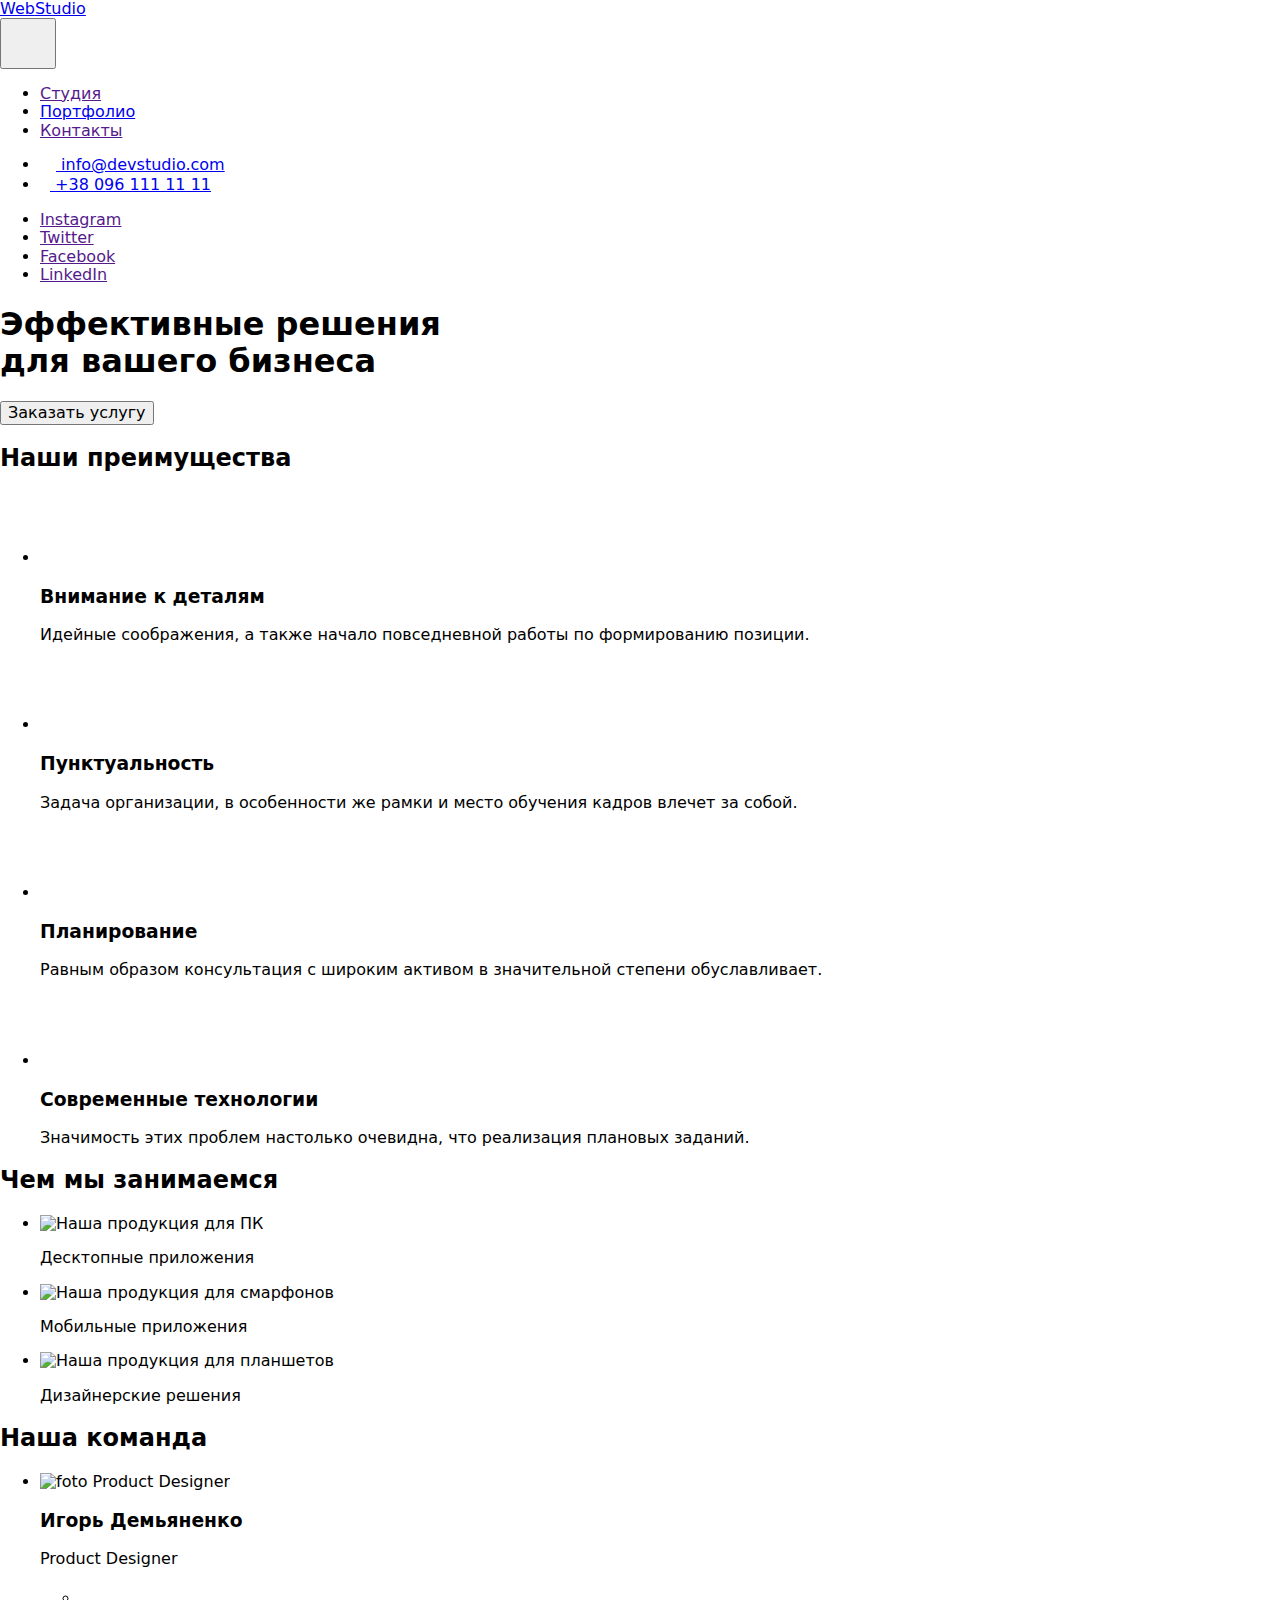
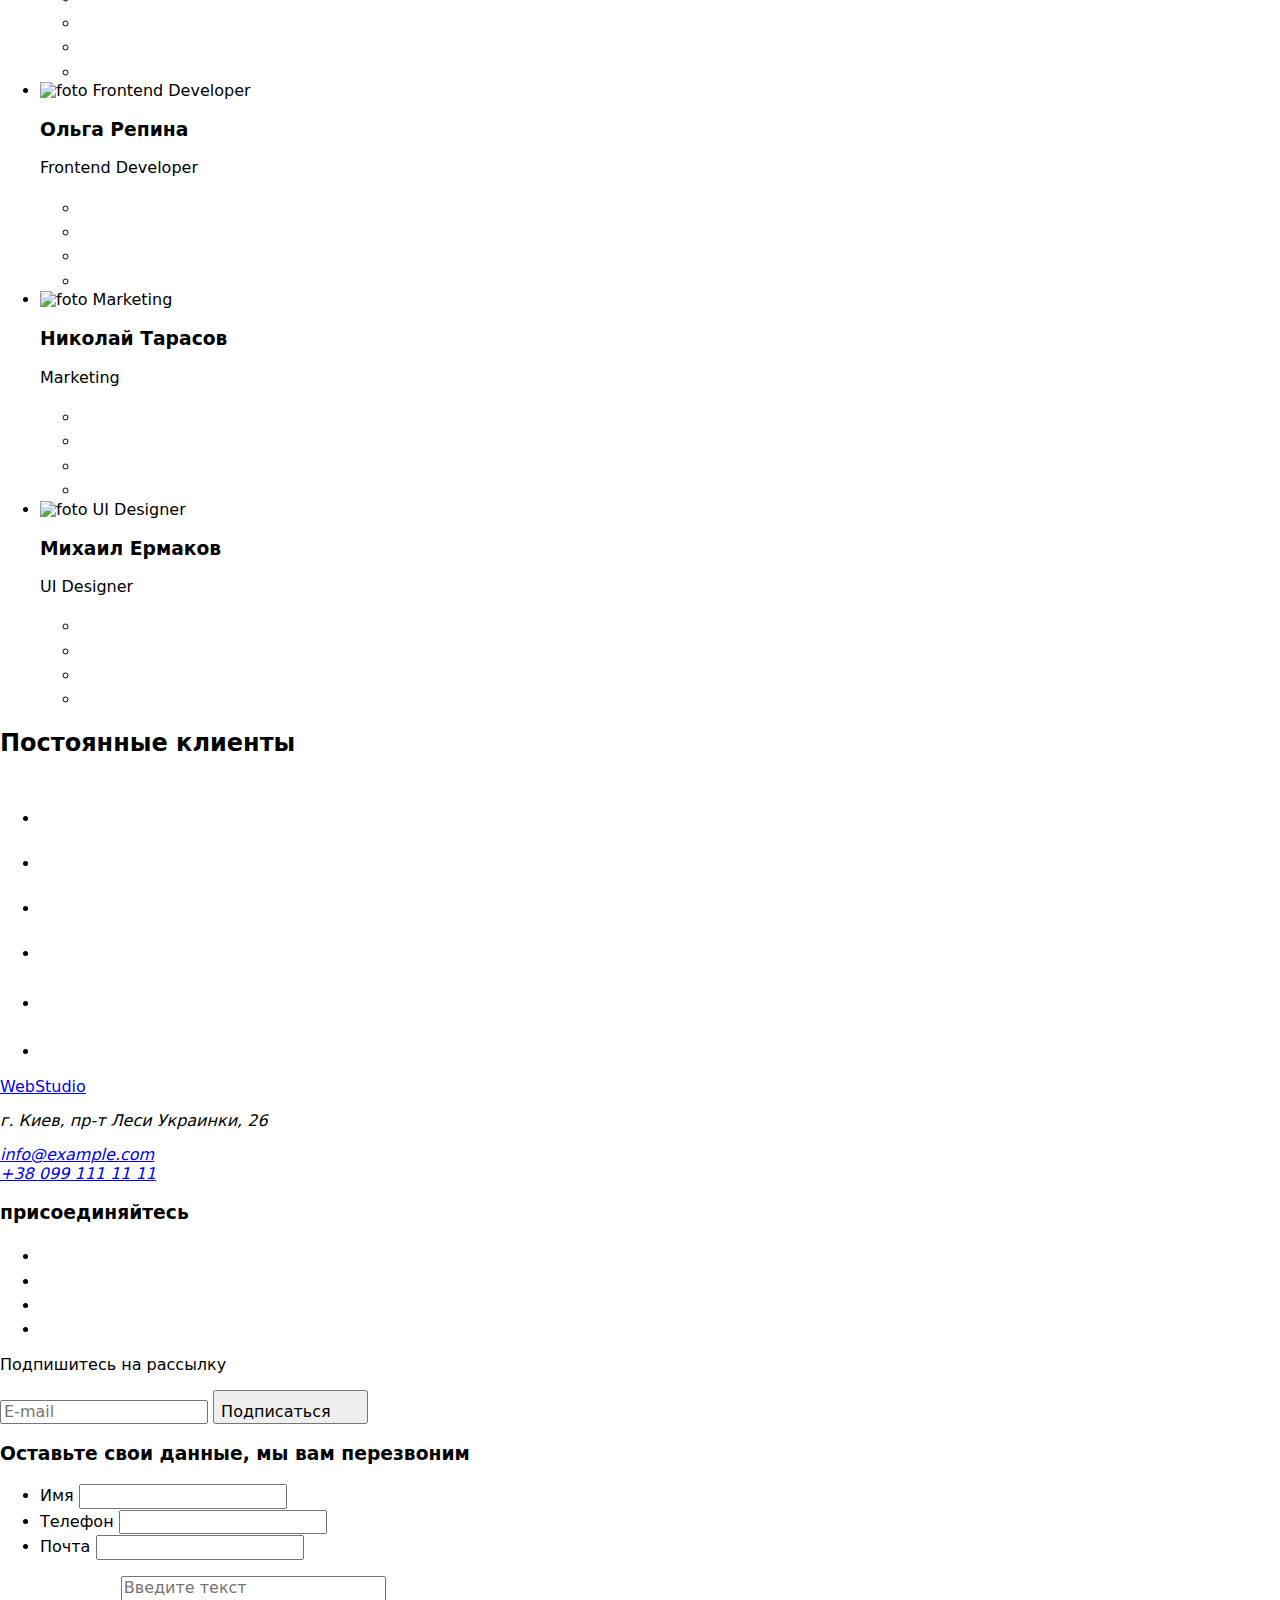
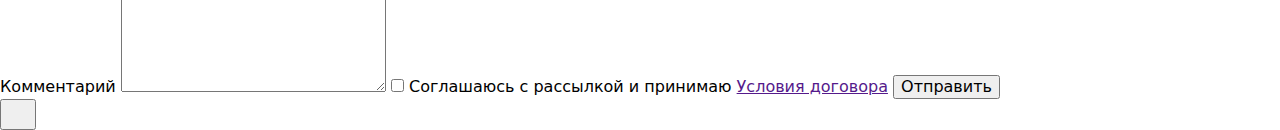
==== index.html @ 7f3750a0 "Add html" ====
<!DOCTYPE html>
<html lang="ru">
<head>
    <meta charset="UTF-8">
    <meta http-equiv="X-UA-Compatible" content="IE=edge">
    <meta name="viewport" content="width=device-width, initial-scale=1.0">
    <title>Document</title>
    <link rel="stylesheet" href="https://cdnjs.cloudflare.com/ajax/libs/modern-normalize/1.0.0/modern-normalize.min.css" />
    <link rel="preconnect" href="https://fonts.googleapis.com">
    <link rel="preconnect" href="https://fonts.gstatic.com" crossorigin>
    <link href="https://fonts.googleapis.com/css2?family=Raleway:wght@700&family=Roboto:wght@400;500;700;900&display=swap"
        rel="stylesheet">
        <link rel="stylesheet" href="./css/main.css">
</head>
<body>
<header class="pege-header">
    <div class="container header">
        <a class="logo link" href="./index.html">
            Web<span class="logo__color logo__color--header">Studio</span>
        </a>
        <nav>
            <button type="button" class="menu-button " data-menu-button>
                <svg width="40" height="40" aria-label="Переключатель мобильного меню">
                    <use class="menu-button__icon-cross" href="./images/icons-defs.svg#icon-cross"></use>
                    <use class="menu-button__icon-menu" href="./images/icons-defs.svg#icon-menu-mob"></use>
                </svg>
            </button>
            <div class="menu-container" data-menu>
                <ul class="site-nav list">
                    <li class="site-nav__item"><a class="site-nav__link  site-nav__link--current link" href="">Студия</a> </li>
                    <li class="site-nav__item"><a class="site-nav__link link" href="./portfolio.html">Портфолио</a> </li>
                    <li class="site-nav__item"><a class="site-nav__link link" href="">Контакты</a> </li>
                </ul>

                <ul class="contact-list list">
                    <li class="contact-list__item">
                        <a class="contact-list__link link" href="mailto:info@devstudio.com">
                            <div class="contact-list__wrapper">
                                <svg class="contact-list__icon" width="16" height="12">
                                    <use href="./images/icons-defs.svg#icon-envelope"></use>
                                </svg>
                                info@devstudio.com
                            </div>
                        </a>
                    </li>
                    <li class="contact-list__item">
                        <a class="contact-list__link contact-list__link--order link" href="tel:+380961111111">
                            <div class="contact-list__wrapper">
                                <svg class="contact-list__icon" width="10" height="16">
                                    <use href="./images/icons-defs.svg#icon-smartphone"></use>
                                </svg>
                                +38 096 111 11 11
                            </div>
                        </a>
                    </li>
                </ul>
                <ul class="mobile-social-list list">
                    <li class="mobile-social-list__item">
                        <a class="mobile-social-list__link link" href="">Instagram</a>
                    </li>
                    <li class="mobile-social-list__item">
                        <a class="mobile-social-list__link link" href="">Twitter</a>
                    </li>
                    <li class="mobile-social-list__item">
                        <a class="mobile-social-list__link link" href="">Facebook</a>
                    </li>
                    <li class="mobile-social-list__item">
                        <a class="mobile-social-list__link link" href="">LinkedIn</a>
                    </li>
                </ul>
            </div>
            
        </nav>
        
    </div>
</header>

<main>
    <section class="hero overlay">
        <h1 class="hero__title title">Эффективные решения <br> для вашего бизнеса</h1>
        <button class="button button__primery" type="button" data-modal-open>Заказать услугу</button>
    </section>
    <section class="advantage section" >
        <div class="container">
            <h2 class="advantage__title  ">Наши преимущества</h2>
            <ul class="advantage__list list">
                <li class="advantage__item">
                    <div class="feature">
                        <svg class="feature__icon" width="70" height="70">
                            <use href="./images/icons-defs.svg#icon-antenna"></use>
                        </svg>
                    </div>
                    <h3 class="feature__title">Внимание к деталям</h3>
                    <p class="feature__text">Идейные соображения, а также начало повседневной работы по формированию позиции.</p>
                </li>
                <li class="advantage__item">
                    <div class="feature">
                        <svg class="feature__icon" width="70" height="70">
                            <use href="./images/icons-defs.svg#icon-clock"></use>
                        </svg>
                    </div>
                    <h3 class="feature__title">Пунктуальность</h3>
                    <p class="feature__text">Задача организации, в особенности же рамки и место обучения кадров влечет за собой.</p>
                </li>
                <li class="advantage__item">
                    <div class="feature">
                        <svg class="featuree__icon" width="70" height="70">
                            <use href="./images/icons-defs.svg#icon-diagram"></use>
                        </svg>
                    </div>
                    <h3 class="feature__title">Планирование</h3>
                    <p class="feature__text">Равным образом консультация с широким активом в значительной степени обуславливает.</p>
                </li>
                <li class="advantage__item">
                    <div class="feature">
                        <svg class="feature__icon" width="70" height="70">
                            <use href="./images/icons-defs.svg#icon-astronaut"></use>
                        </svg>
                    </div>
                    <h3 class="feature__title">Современные технологии</h3>
                    <p class="feature__text">Значимость этих проблем настолько очевидна, что реализация плановых заданий.</p>
                </li>
            </ul>
        </div>
    </section>
    <section class="about about--no-padding section">
        <div class="container">
            <h2 class="about__title title">Чем мы занимаемся</h2>
            <ul class="image-list list">
                <li class="image__item">
                    <img srcset="./images/box1.jpg 1x, ./images/box1@2x.jpg 2x" src="./images/box1.jpg" alt="Наша продукция для ПК">
                    <div class="image-overlay">
                        <p class="image-overlay__text">Десктопные приложения</p>
                    </div>
                </li>
                <li class="image__item">
                    <img  srcset="./images/box2.jpg 1x, ./images/box2@2x.jpg 2x" src="./images/box2.jpg" alt="Наша продукция для смарфонов">
                    <div class="image-overlay">
                        <p class="image-overlay__text">Мобильные приложения</p>
                    </div>
                </li>
                <li class="image__item">
                    <img srcset="./images/box3.jpg 1x, ./images/box3@2x.jpg 2x" src="./images/box3.jpg" alt="Наша продукция для планшетов">
                    <div class="image-overlay">
                        <p class="image-overlay__text">Дизайнерские решения</p>
                    </div>
                </li>
            </ul>
        </div>
    </section>
    <section class="team team--accent-color section" >
        <div class="container">
            <h2 class="team__title title">Наша команда</h2>
            <ul class="team__list list">
                <li class="team__item">
                    <img  srcset="./images/team1.jpg 1x, ./images/team1@2x.jpg 2x " src="./images/team1.jpg" alt="foto Product Designer" >
                    <div class="user-wrapper">
                        <h3 class="user-wrapper__title title">Игорь Демьяненко</h3>
                        <p class="user-wrapper__text"><span lang="en">Product Designer</span></p>
                        <ul class="social list">
                            <li class="social__item">
                                <a class="social__link link" href="">
                                    <svg class="social__icon" width="20" height="20">
                                        <use href="./images/icons-defs.svg#icon-instagram"></use>
                                    </svg>
                                </a>
                            </li>
                            <li class="social__item">
                                <a class="social__link link" href="">
                                    <svg class="social__icon" width="20" height="20">
                                        <use href="./images/icons-defs.svg#icon-twitter"></use>
                                    </svg>
                                </a>
                            </li>
                            <li class="social__item">
                                <a class="social__link link" href="">
                                    <svg class="social__icon" width="20" height="20">
                                        <use href="./images/icons-defs.svg#icon-facebook"></use>
                                    </svg>
                                </a>
                            </li>
                            <li class="social__item">
                                <a class="social__link link" href="">
                                    <svg class="social__icon" width="20" height="20">
                                        <use href="./images/icons-defs.svg#icon-linkedin"></use>
                                    </svg>
                                </a>
                            </li>
                        </ul>
                    </div>
                </li>
                <li class="team__item">
                    <img  srcset="./images/team2.jpg 1x, ./images/team2@2x.jpg 2x " src="./images/team2.jpg" alt="foto Frontend Developer" >
                    <div class="user-wrapper">
                        <h3 class="user-wrapper__title title">Ольга Репина</h3>
                        <p class="user-wrapper__text"><span lang="en">Frontend Developer</span></p>
                        <ul class="social list">
                            <li class="social__item">
                                <a class="social__link link" href="">
                                    <svg class="social__icon" width="20" height="20">
                                        <use href="./images/icons-defs.svg#icon-instagram"></use>
                                    </svg>
                                </a>
                            </li>
                            <li class="social__item">
                                <a class="social__link link" href="">
                                    <svg class="social__icon" width="20" height="20">
                                        <use href="./images/icons-defs.svg#icon-twitter"></use>
                                    </svg>
                                </a>
                            </li>
                            <li class="social__item">
                                <a class="social__link link" href="">
                                    <svg class="social__icon" width="20" height="20">
                                        <use href="./images/icons-defs.svg#icon-facebook"></use>
                                    </svg>
                                </a>
                            </li>
                            <li class="social__item">
                                <a class="social__link link" href="">
                                    <svg class="social__icon" width="20" height="20">
                                        <use href="./images/icons-defs.svg#icon-linkedin"></use>
                                    </svg>
                                </a>
                            </li>
                        </ul>
                    </div>
                </li>
                <li class="team__item">
                    <img  srcset="./images/team3.jpg 1x, ./images/team3@2x.jpg 2x " src="./images/team3.jpg" alt="foto Marketing" >
                    <div class="user-wrapper">
                        <h3 class="user-wrapper__title title">Николай Тарасов</h3>
                        <p class="user-wrapper__text"><span lang="en">Marketing</span></p>
                        <ul class="social list">
                            <li class="social__item">
                                <a class="social__link link" href="">
                                    <svg class="social__icon" width="20" height="20">
                                        <use href="./images/icons-defs.svg#icon-instagram"></use>
                                    </svg>
                                </a>
                            </li>
                            <li class="social__item">
                                <a class="social__link link" href="">
                                    <svg class="social__icon" width="20" height="20">
                                        <use href="./images/icons-defs.svg#icon-twitter"></use>
                                    </svg>
                                </a>
                            </li>
                            <li class="social__item">
                                <a class="social__link link" href="">
                                    <svg class="social__icon" width="20" height="20">
                                        <use href="./images/icons-defs.svg#icon-facebook"></use>
                                    </svg>
                                </a>
                            </li>
                            <li class="social__item">
                                <a class="social__link link" href="">
                                    <svg class="social__icon" width="20" height="20">
                                        <use href="./images/icons-defs.svg#icon-linkedin"></use>
                                    </svg>
                                </a>
                            </li>
                        </ul>
                    </div>
                </li>
                <li class="team__item">
                    <img srcset="./images/team4.jpg 1x, ./images/team4@2x.jpg 2x " src="./images/team4.jpg" alt="foto UI Designer" >
                    <div class="user-wrapper">
                        <h3 class="user-wrapper__title title">Михаил Ермаков</h3>
                        <p class="user-wrapper__text"><span lang="en">UI Designer</span></p>
                        <ul class="social list">
                            <li class="social__item">
                                <a class="social__link link" href="">
                                    <svg class="social__icon" width="20" height="20">
                                        <use href="./images/icons-defs.svg#icon-instagram"></use>
                                    </svg>
                                </a>
                            </li>
                            <li class="social__item">
                                <a class="social__link link" href="">
                                    <svg class="social__icon" width="20" height="20">
                                        <use href="./images/icons-defs.svg#icon-twitter"></use>
                                    </svg>
                                </a>
                            </li>
                            <li class="social__item">
                                <a class="social__link link" href="">
                                    <svg class="social__icon" width="20" height="20">
                                        <use href="./images/icons-defs.svg#icon-facebook"></use>
                                    </svg>
                                </a>
                            </li>
                            <li class="social__item">
                                <a class="social__link link" href="">
                                    <svg class="social__icon" width="20" height="20">
                                        <use href="./images/icons-defs.svg#icon-linkedin"></use>
                                    </svg>
                                </a>
                            </li>
                        </ul>
                    </div>
                </li>
            </ul>
        </div>
    </section>
    <section class="clients section">
        <div class="container">
            <h2 class="clients__title title">Постоянные клиенты</h2>
            <ul class="clients__list list">
                <li class="clients__item">
                    <a class="clients__link" href="">
                        <svg class="clients__icon" width="41" height="47">
                            <use href="./images/icons-defs.svg#icon-group1"></use>
                        </svg>
                    </a>
                </li>
                <li class="clients__item">
                    <a class="clients__link" href="">
                        <svg class="clients__icon" width="52" height="40">
                            <use href="./images/icons-defs.svg#icon-group"></use>
                        </svg>
                    </a>
                </li>
                <li class="clients__item">
                    <a class="clients__link" href="">
                        <svg class="clients__icon" width="43" height="41">
                            <use href="./images/icons-defs.svg#icon-group2"></use>
                        </svg>
                    </a>
                </li>
                <li class="clients__item">
                    <a class="clients__link" href="">
                        <svg class="clients__icon" width="85" height="41">
                            <use href="./images/icons-defs.svg#icon-group3"></use>
                        </svg>
                    </a>
                </li>
                <li class="clients__item">
                    <a class="clients__link" href="">
                        <svg class="clients__icon" width="63" height="45">
                            <use href="./images/icons-defs.svg#icon-group4"></use>
                        </svg>
                    </a>
                </li>
                <li class="clients__item">
                    <a class="clients__link" href="">
                        <svg class="clients__icon" width="94" height="44">
                            <use href="./images/icons-defs.svg#icon-group6"></use>
                        </svg>
                    </a>
                </li>
            </ul>
        </div>
    </section>   
</main>

<footer class="footer">
    <div class="container page-footer">
        <div class="address-container">
            <a class="logo logo--footer link" href="./index.html">
                Web<span class="logo__color logo__color--footer">Studio</span>
            </a>
            <address class="address">
                <p>г. Киев, пр-т Леси Украинки, 26</p>
                <a class="address__contact" href="mailto:info@example.com">info@example.com</a> <br>
                <a class="address__contact" href="tel:+380991111111">+38 099 111 11 11</a>
            </address>
        </div>
        <div class="social-container">
            <h3 class="social-container__title title">присоединяйтесь</h3>
            <ul class="social social--width list">
                <li class="social__item">
                    <a class="social__link social__link--changes-color" href="">
                        <svg class="social__icon social__icon--changes-fill" width="20" height="20">
                            <use href="./images/icons-defs.svg#icon-instagram"></use>
                        </svg>
                    </a>
                </li>
                <li class="social__item">
                    <a class="social__link social__link--changes-color" href="">
                        <svg class="social__icon social__icon--changes-fill" width="20" height="20">
                            <use href="./images/icons-defs.svg#icon-twitter"></use>
                        </svg>
                    </a>
                </li>
                <li class="social__item">
                    <a class="social__link social__link--changes-color" href="">
                        <svg class="social__icon social__icon--changes-fill" width="20" height="20">
                            <use href="./images/icons-defs.svg#icon-facebook"></use>
                        </svg>
                    </a>
                </li>
                <li class="social__item">
                    <a class="social__link social__link--changes-color" href="">
                        <svg class="social__icon social__icon--changes-fill" width="20" height="20">
                            <use href="./images/icons-defs.svg#icon-linkedin"></use>
                        </svg>
                    </a>
                </li>
            </ul>
        </div>
        <form class="subscription" autocomplete="off">
            <p class="subscription__title">Подпишитесь на рассылку</p>
            <label class="subscription__field">
                <input class="subscription__input" type="email" name="email" placeholder="E-mail">
            </label>
            <button class="button-subscription" type="submit">
                <span class="button-subscription__text">Подписаться</span>
                <svg class="button-subscription__icon" width="24" height="24">
                    <use href="./images/icons-defs.svg#icon-icon-send"></use>
                </svg>
            </button>
        </form>
    </div>
</footer>

<div class="backdrop backdrop__is-hidden" data-modal>
    <div class="modal">
        <form class="form" autocomplete="off">
            <h3 class="form__title">Оставьте свои данные, мы вам перезвоним</h3>
            <ul class="form-list list">
                <li class="form-list__item">
                    <label class="form-list__field">
                      <span class="form-list__label">Имя</span>
                      <input class="form-list__input" type="text" name="name"  >
                      <svg class="form-list__icon" width="18" height="18">
                          <use href="./images/icons-defs.svg#icon-person-black"></use>
                      </svg>
                      
                    </label>
                </li>
                <li class="form-list__item">
                    <label class="form-list__field">
                      <span class="form-list__label">Телефон</span>
                      <input class="form-list__input" type="tel" name="tel"     >
                      <svg class="form-list__icon" width="18" height="18">
                        <use href="./images/icons-defs.svg#icon-phone-black"></use>
                      </svg>
                      
                    </label>
                </li>
                <li class="form-list__item">
                    <label class="form-list__field">
                      <span class="form-list__label">Почта</span>
                      <input class="form-list__input" type="email" name="email"  >
                      <svg class="form-list__icon" width="18" height="18">
                        <use href="./images/icons-defs.svg#icon-email-black"></use>
                      </svg> 
                    </label>
                </li>
            </ul>
            <label class="textarea">
                <span class="textarea__lable">Комментарий</span> 
                <textarea class="textarea__comments" name="comments" cols="30" rows="6" placeholder="Введите текст"></textarea>
            </label>

            <label class="checkbox">
                <input class="checkbox__input" type="checkbox" name="agree" >
                <span class="checkbox__icon"></span>
                <span class="checkbox__label">Соглашаюсь с рассылкой и принимаю    </span><a class="checkbox__link" href="">Условия договора</a> 
            </label>

            <button class="form-button" type="submit">Отправить</button> 
        </form>
        <button type="button" class="btn" data-modal-close>
            <svg class="btn__icon" width="20" height="20">
                <use href="./images/icons-defs.svg#icon-close-black"></use>
            </svg>
        </button>
    </div>
</div>
<script src="./js/modal.js"></script>
<script src="./js/menu.js"></script>
</body>
</html>
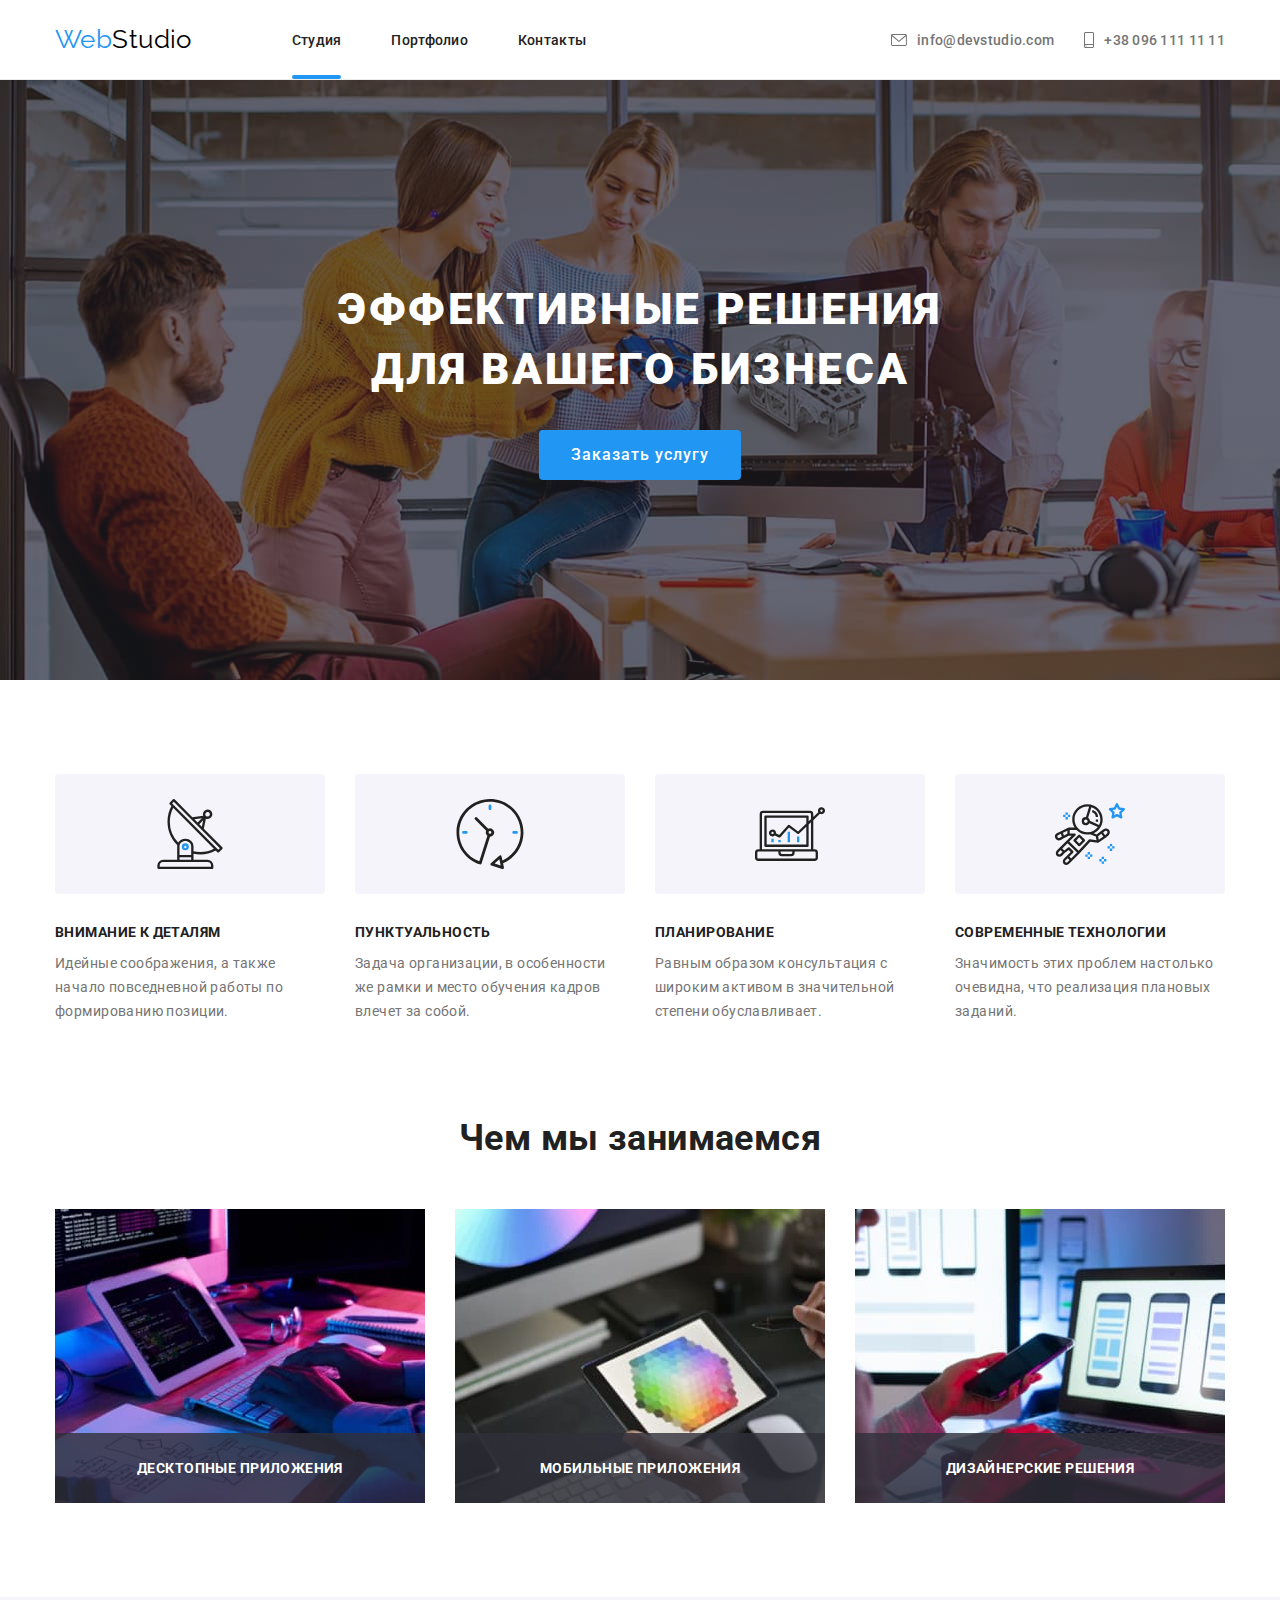
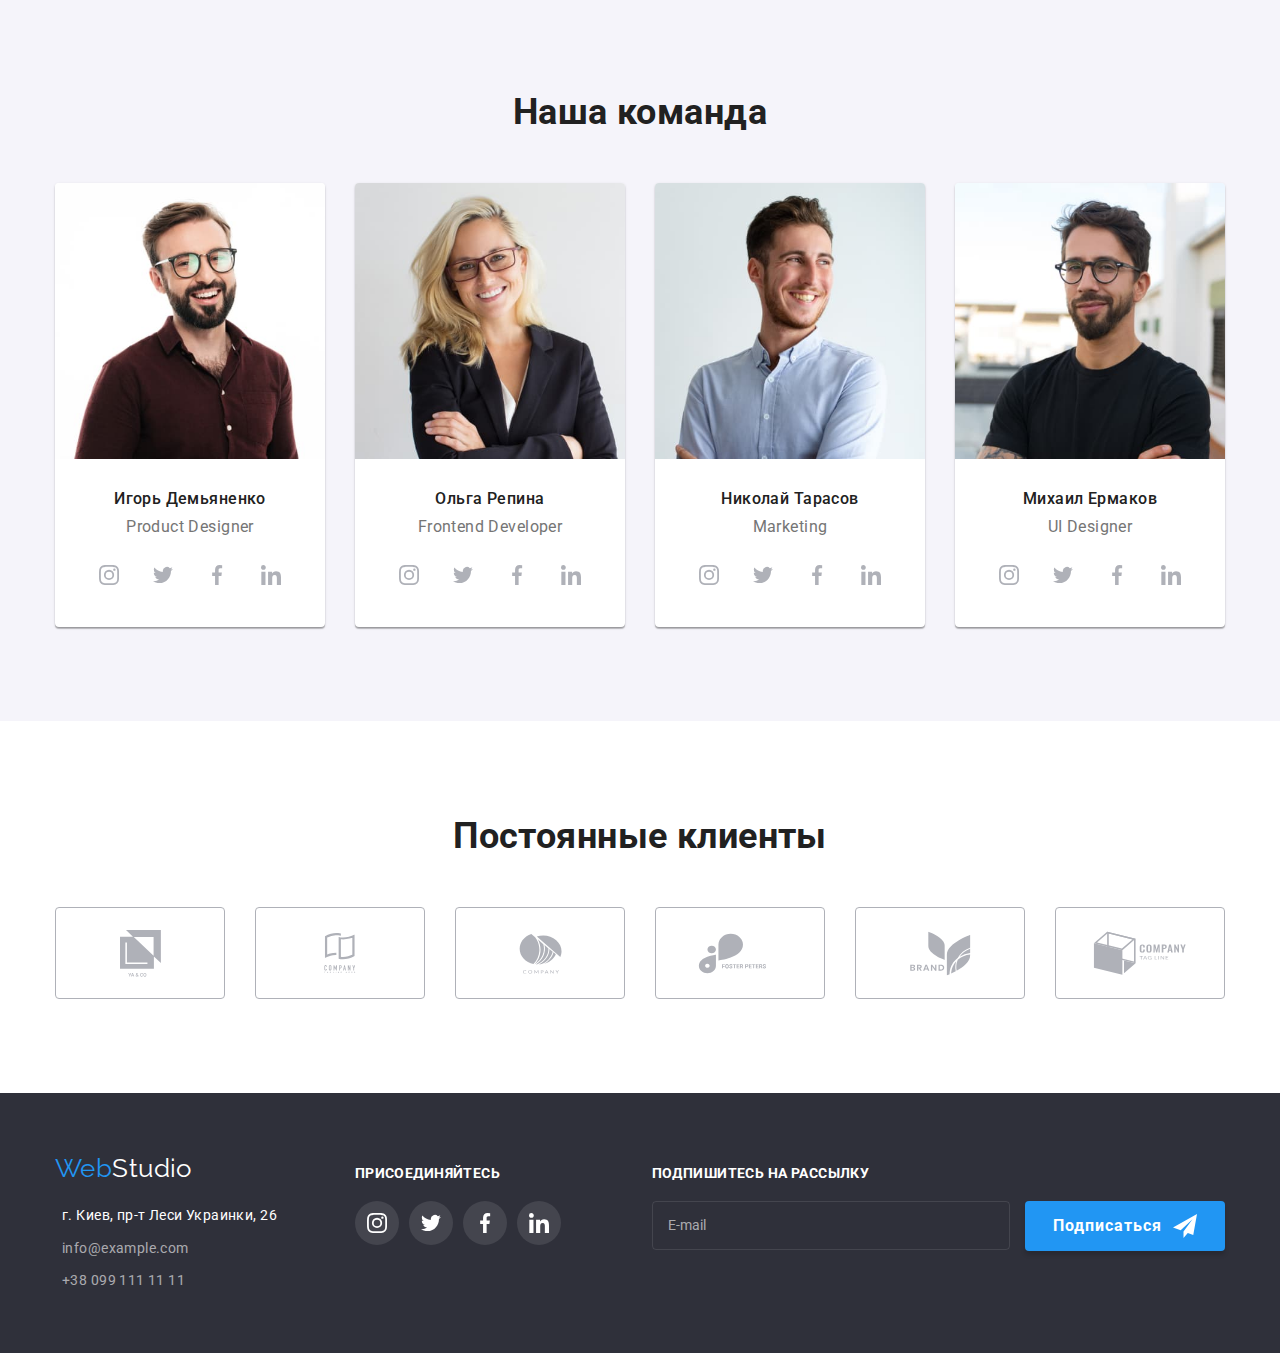
==== commit 260b83f7: "Add html" ====
--- a/index.html
+++ b/index.html
@@ -19,13 +19,17 @@
             Web<span class="logo__color logo__color--header">Studio</span>
         </a>
         <nav>
-            <button type="button" class="menu-button " data-menu-button>
-                <svg width="40" height="40" aria-label="Переключатель мобильного меню">
-                    <use class="menu-button__icon-cross" href="./images/icons-defs.svg#icon-cross"></use>
+            <button type="button" class="menu-button "  data-menu-button-open>
+                <svg width="40" height="40" >
                     <use class="menu-button__icon-menu" href="./images/icons-defs.svg#icon-menu-mob"></use>
-                </svg>
+                </svg>                
             </button>
             <div class="menu-container" data-menu>
+                <button type="button" class="menu-button " data-menu-button-close>
+                    <svg width="40" height="40">
+                        <use class="menu-button__icon-cross" href="./images/icons-defs.svg#icon-cross"></use>
+                    </svg>
+                </button>
                 <ul class="site-nav list">
                     <li class="site-nav__item"><a class="site-nav__link  site-nav__link--current link" href="">Студия</a> </li>
                     <li class="site-nav__item"><a class="site-nav__link link" href="./portfolio.html">Портфолио</a> </li>
--- a/css/main.css
+++ b/css/main.css
@@ -0,0 +1,1548 @@
+@charset "UTF-8";
+.title {
+  margin: 0;
+}
+
+.link {
+  text-decoration: none;
+}
+
+.list {
+  list-style: none;
+  padding: 0;
+  margin: 0;
+}
+
+p {
+  margin: 0;
+}
+
+img {
+  display: block;
+  max-width: 100%;
+  height: auto;
+}
+
+.about__title, .team__title, .clients__title {
+  font-weight: 700;
+  line-height: 1.17;
+  text-align: center;
+}
+
+@media screen and (max-width: 1199px) {
+  .about__title, .team__title, .clients__title {
+    margin-bottom: 30px;
+    font-size: 28px;
+  }
+}
+
+@media screen and (min-width: 1200px) {
+  .about__title, .team__title, .clients__title {
+    margin-bottom: 50px;
+    font-size: 36px;
+  }
+}
+
+.button {
+  font-size: 16px;
+  font-weight: 500;
+  letter-spacing: 0.06em;
+  border-style: none;
+  border-radius: 4px;
+  text-align: center;
+  cursor: pointer;
+}
+
+.advantage__title, .portfolio__title {
+  position: absolute;
+  width: 1px;
+  height: 1px;
+  border: 0;
+  padding: 0;
+  margin: -1px;
+  clip: rect(0 0 0 0);
+  overflow: hidden;
+}
+
+body {
+  font-family: "Roboto", "Raleway", sans-serif;
+  background-color: #ffffff;
+  color: #212121;
+  font-size: 14px;
+  letter-spacing: 0.03em;
+}
+
+body.modal-open {
+  overflow: hidden;
+}
+
+/* Container */
+.container {
+  padding-left: 15px;
+  padding-right: 15px;
+  margin-left: auto;
+  margin-right: auto;
+}
+
+@media screen and (min-width: 480px) {
+  .container {
+    width: 480px;
+  }
+}
+
+@media screen and (min-width: 768px) {
+  .container {
+    width: 768px;
+  }
+}
+
+@media screen and (min-width: 1200px) {
+  .container {
+    width: 1200px;
+  }
+}
+
+/* Section Padding */
+.section {
+  padding: 94px 0px;
+}
+
+@media screen and (max-width: 1199px) {
+  .section {
+    padding: 60px 0px;
+  }
+}
+
+/* СТРАНИЦА СТУДИЯ */
+/* Page-header */
+.header {
+  display: flex;
+  justify-content: space-between;
+  align-items: center;
+  position: relative;
+}
+
+.pege-header {
+  border-bottom: 1px solid #ECECEC;
+}
+
+/* Logo */
+.logo {
+  font-family: "Raleway", sans-serif;
+  color: #2196f3;
+  line-height: 1.17;
+}
+
+@media screen and (max-width: 767px) {
+  .logo {
+    padding: 16px 0;
+  }
+}
+
+@media screen and (max-width: 1199px) {
+  .logo {
+    font-size: 24px;
+  }
+}
+
+@media screen and (min-width: 1200px) {
+  .logo {
+    font-size: 26px;
+    padding: 20px 0;
+  }
+}
+
+.logo__color--header {
+  color: #212121;
+}
+
+@media screen and (min-width: 1200px) {
+  .logo__color--header {
+    color: #000000;
+  }
+}
+
+.menu-button {
+  position: absolute;
+  top: 10px;
+  right: 15px;
+  display: inline-block;
+  margin: 0;
+  padding: 0;
+  border: none;
+  background-color: transparent;
+}
+
+@media screen and (min-width: 768px) {
+  .menu-button {
+    display: none;
+  }
+}
+
+.menu-button__icon-cross {
+  transition: fill 250ms cubic-bezier(0.4, 0, 0.2, 1);
+}
+
+.menu-button:hover .menu-button__icon-cross {
+  fill: #2196f3;
+}
+
+.menu-button__icon-menu {
+  transition: fill 250ms cubic-bezier(0.4, 0, 0.2, 1);
+}
+
+.menu-button:hover .menu-button__icon-menu {
+  fill: #2196f3;
+}
+
+@media screen and (max-width: 767px) {
+  .menu-container {
+    position: fixed;
+    top: 0;
+    left: 50%;
+    transform: translateX(-50%);
+    display: none;
+    width: 100%;
+    max-width: 480px;
+    height: 100%;
+    padding: 48px 40px;
+    background-color: #ffffff;
+    overflow-y: scroll;
+    z-index: 1;
+  }
+}
+
+@media screen and (max-width: 767px) {
+  .menu-container.is-open {
+    display: block;
+  }
+}
+
+@media screen and (min-width: 768px) {
+  .menu-container {
+    display: flex;
+  }
+}
+
+/* Site nav */
+@media screen and (min-width: 768px) and (max-width: 1199px) {
+  .site-nav {
+    display: flex;
+    margin-left: 88px;
+  }
+}
+
+@media screen and (min-width: 1200px) {
+  .site-nav {
+    display: flex;
+    margin-left: 93px;
+  }
+}
+
+@media screen and (max-width: 767px) {
+  .site-nav__item {
+    margin-top: 32px;
+  }
+}
+
+@media screen and (min-width: 768px) {
+  .site-nav__item {
+    margin-left: 50px;
+  }
+}
+
+@media screen and (max-width: 767px) {
+  .site-nav__item:first-child {
+    margin-top: 0;
+  }
+}
+
+@media screen and (min-width: 768px) {
+  .site-nav__item:first-child {
+    margin-left: 0px;
+  }
+}
+
+.site-nav__link--current::after {
+  position: absolute;
+  left: 0;
+  bottom: 0;
+  content: " ";
+  display: block;
+  width: 100%;
+  border-bottom: 4px solid #2196f3;
+  border-radius: 2px;
+}
+
+@media screen and (max-width: 767px) {
+  .site-nav__link--current::after {
+    display: none;
+  }
+}
+
+.site-nav__link {
+  position: relative;
+  display: inline-block;
+  color: #212121;
+  font-weight: 500;
+  line-height: 1.17;
+  letter-spacing: 0.02em;
+  transition: color 250ms cubic-bezier(0.4, 0, 0.2, 1);
+}
+
+@media screen and (max-width: 767px) {
+  .site-nav__link {
+    font-size: 40px;
+  }
+}
+
+@media screen and (min-width: 768px) {
+  .site-nav__link {
+    padding-top: 32px;
+    padding-bottom: 31px;
+  }
+}
+
+.site-nav__link:hover, .site-nav__link:focus {
+  color: #2196f3;
+}
+
+/* Contact */
+@media screen and (max-width: 767px) {
+  .contact-list {
+    display: flex;
+    flex-direction: column;
+    margin-top: 306px;
+  }
+}
+
+@media screen and (min-width: 768px) and (max-width: 1199px) {
+  .contact-list {
+    padding: 17px 0;
+    margin-left: 84px;
+  }
+}
+
+@media screen and (min-width: 1200px) {
+  .contact-list {
+    display: flex;
+    margin-left: 305px;
+  }
+}
+
+@media screen and (max-width: 767px) {
+  .contact-list__item {
+    margin-top: 0px;
+  }
+}
+
+@media screen and (min-width: 1200px) {
+  .contact-list__item {
+    margin-left: 30px;
+  }
+}
+
+@media screen and (max-width: 767px) {
+  .contact-list__item:first-child {
+    margin-top: 32px;
+    order: 1;
+  }
+}
+
+@media screen and (min-width: 768px) and (max-width: 1199px) {
+  .contact-list__item:first-child {
+    margin-bottom: 10px;
+  }
+}
+
+@media screen and (min-width: 1200px) {
+  .contact-list__item:first-child {
+    margin-left: 0px;
+  }
+}
+
+.contact-list__link {
+  display: inline-block;
+  color: #757575;
+  font-weight: 500;
+  line-height: 1.17;
+  letter-spacing: 0.02em;
+  transition: color 250ms cubic-bezier(0.4, 0, 0.2, 1), font-size 250ms cubic-bezier(0.4, 0, 0.2, 1);
+}
+
+@media screen and (max-width: 767px) {
+  .contact-list__link {
+    font-size: 24px;
+  }
+  .contact-list__link:hover {
+    color: #2196f3;
+    font-size: 34px;
+  }
+}
+
+@media screen and (min-width: 768px) and (max-width: 1199px) {
+  .contact-list__link {
+    font-size: 12px;
+  }
+}
+
+@media screen and (min-width: 1200px) {
+  .contact-list__link {
+    padding-top: 32px;
+    padding-bottom: 31px;
+  }
+}
+
+.contact-list__link:hover, .contact-list__link:focus {
+  color: #2196f3;
+}
+
+.contact-list__wrapper {
+  display: flex;
+  align-items: center;
+}
+
+.contact-list__icon {
+  margin-right: 10px;
+  fill: #757575;
+  transition: fill 250ms cubic-bezier(0.4, 0, 0.2, 1);
+}
+
+@media screen and (max-width: 767px) {
+  .contact-list__icon {
+    display: none;
+  }
+}
+
+.contact-list__link:hover .contact-list__icon,
+.contact-list__link:focus .contact-list__icon {
+  fill: #2196f3;
+}
+
+.mobile-social-list {
+  display: none;
+}
+
+@media screen and (max-width: 767px) {
+  .mobile-social-list {
+    display: flex;
+  }
+}
+
+.mobile-social-list__item {
+  margin-right: 20px;
+  margin-top: 64px;
+}
+
+.mobile-social-list__item:last-child {
+  margin-right: 0;
+}
+
+.mobile-social-list__link {
+  font-size: 18px;
+  font-weight: 500;
+  line-height: 1.22;
+  color: #2196f3;
+}
+
+.hero {
+  text-align: center;
+}
+
+@media screen and (max-width: 1199px) {
+  .hero {
+    padding-top: 118px;
+    padding-bottom: 118px;
+  }
+}
+
+@media screen and (min-width: 1200px) {
+  .hero {
+    padding-top: 200px;
+    padding-bottom: 200px;
+  }
+}
+
+.hero__title {
+  margin-bottom: 30px;
+  color: #ffffff;
+  font-weight: 900;
+  letter-spacing: 0.06em;
+  text-transform: uppercase;
+}
+
+@media screen and (max-width: 1199px) {
+  .hero__title {
+    font-size: 26px;
+    line-height: 1.62;
+  }
+}
+
+@media screen and (min-width: 1200px) {
+  .hero__title {
+    font-size: 44px;
+    line-height: 1.36;
+  }
+}
+
+/* Button */
+.button__primery {
+  padding: 10px 32px;
+  color: #ffffff;
+  background-color: #2196f3;
+  line-height: 1.88;
+  transition: background-color 250ms cubic-bezier(0.4, 0, 0.2, 1);
+}
+
+.button__primery:hover, .button__primery:focus {
+  background-color: #188CE8;
+  box-shadow: 0px 4px 4px 0px rgba(0, 0, 0, 0.25);
+}
+
+.overlay {
+  max-width: 480px;
+  height: 400px;
+  margin-left: auto;
+  margin-right: auto;
+  background-color: #2F303A;
+  background-image: linear-gradient(to right, rgba(47, 48, 58, 0.4), rgba(47, 48, 58, 0.4)), url(../images/hero480.jpg);
+}
+
+@media screen and (min-device-pixel-ratio: 2), (min-resolution: 192dpi), (min-resolution: 2dppx) {
+  .overlay {
+    background-image: linear-gradient(to right, rgba(47, 48, 58, 0.4), rgba(47, 48, 58, 0.4)), url(../images/hero480@2x.jpg);
+    background-size: 480px 400px;
+  }
+}
+
+@media screen and (min-width: 768px) {
+  .overlay {
+    max-width: 768px;
+    height: 400px;
+    background-image: linear-gradient(to right, rgba(47, 48, 58, 0.4), rgba(47, 48, 58, 0.4)), url(../images/hero768.jpg);
+  }
+}
+
+@media screen and (min-width: 768px) and (min-device-pixel-ratio: 2), screen and (min-width: 768px) and (min-resolution: 192dpi), screen and (min-width: 768px) and (min-resolution: 2dppx) {
+  .overlay {
+    background-image: linear-gradient(to right, rgba(47, 48, 58, 0.4), rgba(47, 48, 58, 0.4)), url(../images/hero768@2x.jpg);
+    background-size: 768px 400px;
+  }
+}
+
+@media screen and (min-width: 1200px) {
+  .overlay {
+    max-width: 1600px;
+    height: 600px;
+    background-image: linear-gradient(to right, rgba(47, 48, 58, 0.4), rgba(47, 48, 58, 0.4)), url(../images/hero1200.jpg);
+  }
+}
+
+@media screen and (min-width: 1200px) and (min-device-pixel-ratio: 2), screen and (min-width: 1200px) and (min-resolution: 192dpi), screen and (min-width: 1200px) and (min-resolution: 2dppx) {
+  .overlay {
+    background-image: linear-gradient(to right, rgba(47, 48, 58, 0.4), rgba(47, 48, 58, 0.4)), url(../images/hero1200@2x.jpg);
+    background-size: 1600px 600px;
+  }
+}
+
+@media screen and (min-width: 768px) and (max-width: 1199px) {
+  .advantage__list {
+    display: flex;
+    flex-wrap: wrap;
+    margin-left: -30px;
+    margin-top: -30px;
+  }
+}
+
+@media screen and (min-width: 1200px) {
+  .advantage__list {
+    display: flex;
+  }
+}
+
+@media screen and (max-width: 767px) {
+  .advantage__item {
+    margin-bottom: 30px;
+  }
+}
+
+@media screen and (min-width: 768px) and (max-width: 1199px) {
+  .advantage__item {
+    margin-left: 30px;
+    margin-top: 30px;
+    flex-basis: calc((100% - 15px * 4 )/2);
+  }
+}
+
+@media screen and (min-width: 1200px) {
+  .advantage__item {
+    margin-right: 30px;
+    width: calc(100%/4);
+  }
+}
+
+@media screen and (max-width: 767px) {
+  .advantage__item:last-child {
+    margin-bottom: 0px;
+  }
+}
+
+@media screen and (min-width: 1200px) {
+  .advantage__item:last-child {
+    margin-right: 0px;
+  }
+}
+
+.feature {
+  display: flex;
+  justify-content: center;
+  align-items: center;
+  height: 120px;
+  margin-bottom: 30px;
+  background-color: #F5F4FA;
+  border-radius: 4px;
+}
+
+.feature__title {
+  margin: 0;
+  margin-bottom: 10px;
+  font-size: 14px;
+  font-weight: 700;
+  line-height: 1.17;
+  text-transform: uppercase;
+}
+
+@media screen and (max-width: 767px) {
+  .feature__title {
+    text-align: center;
+  }
+}
+
+.feature__text {
+  color: #757575;
+  line-height: 1.72;
+}
+
+/* About Section */
+.about--no-padding {
+  padding-top: 0;
+}
+
+@media screen and (max-width: 1199px) {
+  .about--no-padding {
+    display: none;
+  }
+}
+
+.image-list {
+  display: flex;
+}
+
+.image__item {
+  position: relative;
+  margin-right: 30px;
+  width: calc(100%/3);
+}
+
+.image__item:last-child {
+  margin-right: 0px;
+}
+
+.image-overlay {
+  position: absolute;
+  bottom: 0;
+  left: 0;
+  display: flex;
+  justify-content: center;
+  align-items: center;
+  width: 100%;
+  height: 70px;
+  background-color: rgba(47, 48, 58, 0.8);
+}
+
+.image-overlay__text {
+  color: #ffffff;
+  font-weight: 700;
+  line-height: 1.17;
+  text-transform: uppercase;
+}
+
+/* Team Section */
+.team--accent-color {
+  background-color: #F5F4FA;
+}
+
+@media screen and (min-width: 768px) and (max-width: 1199px) {
+  .team__list {
+    display: flex;
+    flex-wrap: wrap;
+    margin-left: -30px;
+    margin-top: -30px;
+  }
+}
+
+@media screen and (min-width: 1200px) {
+  .team__list {
+    display: flex;
+  }
+}
+
+.team__item {
+  overflow: hidden;
+}
+
+@media screen and (max-width: 767px) {
+  .team__item {
+    margin-bottom: 30px;
+    background-color: #fff;
+    border-radius: 4px;
+    box-shadow: 0px 2px 1px 0px rgba(0, 0, 0, 0.2), 0px 1px 1px 0px rgba(0, 0, 0, 0.14), 0px 1px 3px 0px rgba(0, 0, 0, 0.12);
+  }
+}
+
+@media screen and (min-width: 768px) and (max-width: 1199px) {
+  .team__item {
+    width: calc(100%/2 - 30px);
+    margin-left: 30px;
+    margin-top: 30px;
+    background-color: #fff;
+    border-radius: 4px;
+    box-shadow: 0px 2px 1px 0px rgba(0, 0, 0, 0.2), 0px 1px 1px 0px rgba(0, 0, 0, 0.14), 0px 1px 3px 0px rgba(0, 0, 0, 0.12);
+  }
+}
+
+@media screen and (min-width: 1200px) {
+  .team__item {
+    width: calc(100%/4);
+    margin-right: 30px;
+    background-color: #fff;
+    border-radius: 4px;
+    box-shadow: 0px 2px 1px 0px rgba(0, 0, 0, 0.2), 0px 1px 1px 0px rgba(0, 0, 0, 0.14), 0px 1px 3px 0px rgba(0, 0, 0, 0.12);
+  }
+}
+
+@media screen and (max-width: 767px) {
+  .team__item:last-child {
+    margin-bottom: 0px;
+  }
+}
+
+@media screen and (min-width: 1200px) {
+  .team__item:last-child {
+    margin-right: 0px;
+  }
+}
+
+.user-wrapper {
+  padding-top: 30px;
+}
+
+@media screen and (max-width: 1199px) {
+  .user-wrapper {
+    padding-bottom: 24px;
+  }
+}
+
+@media screen and (min-width: 1200px) {
+  .user-wrapper {
+    padding-bottom: 30px;
+  }
+}
+
+.user-wrapper__title {
+  margin-bottom: 10px;
+  font-size: 16px;
+  font-weight: 500;
+  line-height: 1.19;
+  text-align: center;
+}
+
+.user-wrapper__text {
+  margin-bottom: 16px;
+  color: #757575;
+  font-size: 16px;
+  line-height: 1.17;
+  text-align: center;
+}
+
+/* Social -links */
+.social {
+  display: flex;
+  justify-content: center;
+  align-items: center;
+  background-color: transparent;
+}
+
+.social__item {
+  margin-right: 10px;
+}
+
+.social__item:last-child {
+  margin-right: 0;
+}
+
+.social__link {
+  display: flex;
+  justify-content: center;
+  align-items: center;
+  width: 44px;
+  height: 44px;
+  border-radius: 50%;
+  background-color: #ffffff;
+  transition: background-color 250ms cubic-bezier(0.4, 0, 0.2, 1);
+}
+
+.social__link:hover, .social__link:focus {
+  background-color: #2196f3;
+}
+
+.social__icon {
+  fill: #AFB1B8;
+  transition: fill 250ms cubic-bezier(0.4, 0, 0.2, 1);
+}
+
+.social__link:hover .social__icon,
+.social__link:focus .social__icon {
+  fill: #ffffff;
+}
+
+/* Clients */
+@media screen and (max-width: 1199px) {
+  .clients__list {
+    display: flex;
+    justify-content: center;
+    align-items: center;
+    flex-wrap: wrap;
+    margin-left: -30px;
+    margin-top: -30px;
+    background-color: transparent;
+  }
+}
+
+@media screen and (min-width: 1200px) {
+  .clients__list {
+    display: flex;
+    justify-content: center;
+    align-items: center;
+  }
+}
+
+@media screen and (max-width: 767px) {
+  .clients__item {
+    width: calc(100%/2 - 30px);
+    margin-left: 30px;
+    margin-top: 30px;
+  }
+}
+
+@media screen and (min-width: 768px) and (max-width: 1199px) {
+  .clients__item {
+    width: calc(100%/3 - 30px);
+    margin-left: 30px;
+    margin-top: 30px;
+  }
+}
+
+@media screen and (min-width: 1200px) {
+  .clients__item {
+    width: calc(100%/6);
+    margin-right: 30px;
+  }
+}
+
+@media screen and (min-width: 1200px) {
+  .clients__item:last-child {
+    margin-right: 0;
+  }
+}
+
+.clients__link {
+  display: flex;
+  justify-content: center;
+  align-items: center;
+  height: 92px;
+  border: 1px solid #AFB1B8;
+  border-radius: 4px;
+  transition: border 250ms cubic-bezier(0.4, 0, 0.2, 1);
+}
+
+.clients__link:hover {
+  border: 1px solid #2196f3;
+}
+
+.clients__icon {
+  fill: #AFB1B8;
+  transition: fill 250ms cubic-bezier(0.4, 0, 0.2, 1);
+}
+
+.clients__link:hover .clients__icon {
+  fill: #2196f3;
+}
+
+.clients__link:focus .clients__icon {
+  fill: #2196f3;
+}
+
+/* Footer */
+.footer {
+  padding: 60px 0px;
+  background-color: #2f303a;
+}
+
+@media screen and (max-width: 767px) {
+  .page-footer {
+    text-align: center;
+  }
+}
+
+@media screen and (min-width: 768px) and (max-width: 1199px) {
+  .page-footer {
+    display: flex;
+    flex-wrap: wrap;
+  }
+}
+
+@media screen and (min-width: 1200px) {
+  .page-footer {
+    display: flex;
+    justify-content: space-between;
+  }
+}
+
+.logo__color--footer {
+  color: #ffffff;
+}
+
+@media screen and (min-width: 768px) and (max-width: 1199px) {
+  .address-container {
+    text-align: center;
+    margin-left: 61px;
+    margin-bottom: 60px;
+  }
+}
+
+.address {
+  padding: 0 7px;
+  margin-top: 20px;
+  color: #ffffff;
+  font-style: inherit;
+  line-height: 1.72;
+}
+
+.address__contact {
+  display: inline-block;
+  margin-top: 9px;
+  color: rgba(255, 255, 255, 0.6);
+  line-height: 1.71;
+  text-decoration: none;
+  transition: color 250ms cubic-bezier(0.4, 0, 0.2, 1);
+}
+
+.address__contact:hover, .address__contact:focus {
+  color: #2196f3;
+}
+
+/* Footer Social Links */
+@media screen and (max-width: 767px) {
+  .social-container {
+    margin: 60px 0;
+  }
+}
+
+@media screen and (min-width: 768px) and (max-width: 1199px) {
+  .social-container {
+    margin-left: auto;
+    margin-right: 74px;
+    padding-top: 5px;
+    text-align: center;
+  }
+}
+
+@media screen and (min-width: 1200px) {
+  .social-container {
+    padding-top: 12px;
+    margin-left: 70px;
+  }
+}
+
+.social-container__title {
+  color: #ffffff;
+  font-size: 14px;
+  font-weight: 700;
+  line-height: 1.17;
+  margin-bottom: 20px;
+  text-transform: uppercase;
+}
+
+.social--width {
+  width: 206px;
+}
+
+@media screen and (max-width: 767px) {
+  .social--width {
+    margin: 0 auto;
+  }
+}
+
+.social__link--changes-color {
+  background-color: rgba(255, 255, 255, 0.1);
+}
+
+.social__icon--changes-fill {
+  fill: #ffffff;
+}
+
+.social__link:hover, .social__link:focus {
+  background-color: #2196f3;
+}
+
+/* Subscription Form */
+@media screen and (min-width: 768px) and (max-width: 1199px) {
+  .subscription {
+    width: 450px;
+    margin: 0 auto;
+    text-align: center;
+  }
+}
+
+@media screen and (min-width: 1200px) {
+  .subscription {
+    margin-top: 12px;
+    margin-left: 90px;
+  }
+}
+
+.subscription__title {
+  color: #ffffff;
+  font-weight: 700;
+  line-height: 1.17;
+  margin: 0;
+  margin-bottom: 20px;
+  text-transform: uppercase;
+}
+
+.subscription__input {
+  color: #ffffff;
+  padding: 15px;
+  background-color: inherit;
+  border: 1px solid rgba(255, 255, 255, 0.1);
+  border-radius: 4px;
+  cursor: pointer;
+}
+
+@media screen and (max-width: 1199px) {
+  .subscription__input {
+    width: 100%;
+    margin-bottom: 20px;
+  }
+}
+
+@media screen and (min-width: 1200px) {
+  .subscription__input {
+    width: 358px;
+    margin-right: 12px;
+  }
+}
+
+.subscription__input::placeholder {
+  color: rgba(255, 255, 255, 0.6);
+  line-height: 1.25;
+}
+
+.button-subscription {
+  display: inline-flex;
+  justify-content: space-between;
+  align-items: center;
+  color: #ffffff;
+  font-size: 16px;
+  font-weight: 700;
+  line-height: 1.88;
+  letter-spacing: 0.06em;
+  background-color: #2196f3;
+  border-radius: 4px;
+  border: none;
+  box-shadow: 0px 4px 4px 0px rgba(0, 0, 0, 0.15);
+  width: 200px;
+  height: 50px;
+  padding: 10px  28px;
+  text-align: center;
+  vertical-align: top;
+  cursor: pointer;
+  transition: background-color 250ms cubic-bezier(0.4, 0, 0.2, 1);
+}
+
+.button-subscription:hover, .button-subscription:focus {
+  background-color: #188CE8;
+}
+
+/* Backdrop */
+.backdrop {
+  position: fixed;
+  top: 0;
+  left: 0;
+  width: 100%;
+  height: 100%;
+  background-color: rgba(0, 0, 0, 0.2);
+  overflow-y: scroll;
+}
+
+@media screen and (max-width: 479px) {
+  .backdrop {
+    padding: 30px 15px;
+  }
+}
+
+.backdrop__is-hidden {
+  opacity: 0;
+  pointer-events: none;
+}
+
+/* Modal */
+.modal {
+  border-radius: 4px;
+  background-color: #ffffff;
+  transition: transform 250ms cubic-bezier(0.4, 0, 0.2, 1);
+}
+
+@media screen and (max-width: 479px) {
+  .modal {
+    position: relative;
+    width: 100%;
+  }
+}
+
+@media screen and (min-width: 480px) and (max-width: 1199px) {
+  .modal {
+    position: absolute;
+    top: 50%;
+    left: 50%;
+    transform: translate(-50%, -50%) scale(1);
+    width: 450px;
+    height: 609px;
+  }
+}
+
+@media screen and (min-width: 1200px) {
+  .modal {
+    position: absolute;
+    top: 50%;
+    left: 50%;
+    transform: translate(-50%, -50%) scale(1);
+    min-width: 528px;
+    height: 581px;
+  }
+}
+
+.backdrop__is-hidden .modal {
+  transform: translate(-50%, -50%) scale(0.9);
+}
+
+/* Button  close modal */
+.btn {
+  position: absolute;
+  top: 8px;
+  right: 8px;
+  width: 30px;
+  height: 30px;
+  border-radius: 50%;
+  background-color: #ffffff;
+  border: 1px solid rgba(0, 0, 0, 0.1);
+  cursor: pointer;
+  transition: box-shadow 250ms cubic-bezier(0.4, 0, 0.2, 1);
+}
+
+.btn:hover {
+  box-shadow: 0px 4px 4px 0px rgba(0, 0, 0, 0.25);
+}
+
+.btn__icon {
+  position: absolute;
+  top: 50%;
+  left: 50%;
+  transform: translate(-50%, -50%);
+  fill: #000000;
+  transition: fill 250ms cubic-bezier(0.4, 0, 0.2, 1);
+}
+
+.btn:hover .btn__icon {
+  fill: #2196f3;
+}
+
+/* FORM */
+.form {
+  width: 100%;
+  height: 100%;
+  padding: 40px;
+}
+
+.form__title {
+  font-size: 20px;
+  font-weight: 700;
+  margin: 0;
+  margin-bottom: 30px;
+  text-align: center;
+}
+
+@media screen and (max-width: 1199px) {
+  .form__title {
+    line-height: 1.5;
+  }
+}
+
+@media screen and (min-width: 1200px) {
+  .form__title {
+    line-height: 1.17;
+  }
+}
+
+.form-list__item {
+  margin-bottom: 28px;
+}
+
+.form-list__field {
+  position: relative;
+  display: block;
+}
+
+.form-list__label {
+  position: absolute;
+  left: 0;
+  bottom: calc(100% + 4px);
+  font-size: 12px;
+  color: #757575;
+  line-height: 1.17;
+  letter-spacing: 0.01em;
+}
+
+.form-list__input {
+  width: 100%;
+  padding: 11px 42px;
+  border: 1px solid rgba(33, 33, 33, 0.2);
+  border-radius: 4px;
+  outline: none;
+  cursor: pointer;
+}
+
+.form-list__input:focus {
+  border: 1px solid #2196f3;
+}
+
+.form-list__icon {
+  position: absolute;
+  top: 50%;
+  left: 12px;
+  fill: #212121;
+  transform: translateY(-50%);
+}
+
+.form-list__field:focus-within .form-list__icon {
+  fill: #2196f3;
+}
+
+/* Textarea */
+.textarea {
+  display: block;
+  margin-top: -18px;
+  margin-bottom: 20px;
+}
+
+.textarea__lable {
+  display: block;
+  margin-bottom: 4px;
+  font-size: 12px;
+  color: #757575;
+  line-height: 1.17;
+  letter-spacing: 0.01em;
+}
+
+.textarea__comments {
+  width: 100%;
+  padding: 12px 16px;
+  border: 1px solid rgba(33, 33, 33, 0.2);
+  border-radius: 4px;
+  resize: none;
+  outline: none;
+}
+
+.textarea__comments:focus {
+  border: 1px solid #2196f3;
+}
+
+.textarea__comments::placeholder {
+  line-height: 1.17;
+  letter-spacing: 0.01em;
+}
+
+@media screen and (max-width: 1199px) {
+  .textarea__comments::placeholder {
+    font-size: 14px;
+  }
+}
+
+@media screen and (min-width: 1200px) {
+  .textarea__comments::placeholder {
+    font-size: 12px;
+  }
+}
+
+/* Check-Box */
+.checkbox {
+  display: flex;
+  align-items: center;
+}
+
+.checkbox__icon {
+  display: inline-block;
+  width: 16px;
+  height: 15px;
+  margin-right: 8px;
+  border: 2px solid #212121;
+  border-radius: 2px;
+  cursor: pointer;
+}
+
+@media screen and (min-width: 1200px) {
+  .checkbox__icon {
+    margin-left: 14px;
+  }
+}
+
+.checkbox__input:checked + .checkbox__icon {
+  border-color: #2196f3;
+  background-color: #2196f3;
+  background-size: contain;
+  background-origin: border-box;
+  background-image: url(../images/icon-check.svg);
+}
+
+.checkbox__input:focus + .checkbox__icon {
+  box-shadow: 0 0 0 0.1em #7c7e7c;
+}
+
+.checkbox__label {
+  color: #757575;
+}
+
+@media screen and (max-width: 1199px) {
+  .checkbox__label {
+    font-size: 12px;
+    line-height: 1.17;
+  }
+}
+
+@media screen and (min-width: 1200px) {
+  .checkbox__label {
+    line-height: 1.71;
+  }
+}
+
+.checkbox__link {
+  color: #2196f3;
+  margin-left: 3px;
+}
+
+@media screen and (max-width: 1199px) {
+  .checkbox__link {
+    font-size: 12px;
+    line-height: 1.17;
+  }
+}
+
+@media screen and (min-width: 1200px) {
+  .checkbox__link {
+    line-height: 1.71;
+  }
+}
+
+.checkbox__input {
+  position: absolute;
+  width: 1px;
+  height: 1px;
+  border: 0;
+  padding: 0;
+  margin: -1px;
+  clip: rect(0 0 0 0);
+  overflow: hidden;
+}
+
+/* Form Button */
+.form-button {
+  display: block;
+  color: #ffffff;
+  font-size: 16px;
+  font-weight: 700;
+  letter-spacing: 0.1em;
+  line-height: 1.88;
+  background-color: #2196f3;
+  width: 200px;
+  height: 50px;
+  padding: 10px 55px;
+  margin: 0 auto;
+  margin-top: 30px;
+  border: none;
+  border-radius: 4px;
+  box-shadow: 0px 4px 4px 0px rgba(0, 0, 0, 0.15);
+  cursor: pointer;
+  transition: background-color 250ms cubic-bezier(0.4, 0, 0.2, 1), box-shadow 250ms cubic-bezier(0.4, 0, 0.2, 1);
+}
+
+.form-button:hover, .form-button:focus {
+  background-color: #188CE8;
+  box-shadow: 0px 4px 4px 0px rgba(0, 0, 0, 0.25);
+}
+
+/* Button secondary */
+.button__secondary {
+  background-color: #F5F4FA;
+  line-height: 1.62;
+  padding: 6px 22px;
+  transition: background-color 250ms cubic-bezier(0.4, 0, 0.2, 1), color 250ms cubic-bezier(0.4, 0, 0.2, 1), box-shadow 250ms cubic-bezier(0.4, 0, 0.2, 1);
+}
+
+.button__secondary:hover, .button__secondary:focus {
+  color: #ffffff;
+  background-color: #2196f3;
+  box-shadow: 0px 4px 4px 0px rgba(0, 0, 0, 0.25);
+}
+
+@media screen and (max-width: 767px) {
+  .settings-filter {
+    display: flex;
+    flex-wrap: wrap;
+    margin-bottom: 40px;
+  }
+}
+
+@media screen and (min-width: 768px) and (max-width: 1199px) {
+  .settings-filter {
+    display: flex;
+    justify-content: center;
+    margin-bottom: 30px;
+  }
+}
+
+@media screen and (min-width: 1200px) {
+  .settings-filter {
+    display: flex;
+    justify-content: center;
+    margin-bottom: 50px;
+  }
+}
+
+.settings-filter__item {
+  margin-right: 8px;
+}
+
+@media screen and (max-width: 767px) {
+  .settings-filter__item:nth-child(-n + 3) {
+    margin-bottom: 15px;
+  }
+}
+
+@media screen and (min-width: 768px) {
+  .settings-filter__item:last-child {
+    margin-right: 0px;
+  }
+}
+
+@media screen and (min-width: 768px) and (max-width: 1199px) {
+  .card-set {
+    display: flex;
+    flex-wrap: wrap;
+    margin-top: -30px;
+    margin-left: -30px;
+  }
+}
+
+@media screen and (min-width: 1200px) {
+  .card-set {
+    display: flex;
+    flex-wrap: wrap;
+    margin-top: -30px;
+    margin-left: -30px;
+  }
+}
+
+@media screen and (max-width: 767px) {
+  .card-set__item {
+    margin-bottom: 30px;
+    border: 1px solid #eeeeee;
+  }
+}
+
+@media screen and (min-width: 768px) and (max-width: 1199px) {
+  .card-set__item {
+    flex-basis: calc(100%/2 - 30px);
+    margin-top: 30px;
+    margin-left: 30px;
+    border: 1px solid #eeeeee;
+  }
+}
+
+@media screen and (min-width: 1200px) {
+  .card-set__item {
+    flex-basis: calc(100%/3 - 30px);
+    margin-top: 30px;
+    margin-left: 30px;
+    border: 1px solid #eeeeee;
+  }
+}
+
+@media screen and (max-width: 767px) {
+  .card-set__item:last-child {
+    margin-bottom: 0px;
+  }
+}
+
+.card-set__item:hover {
+  box-shadow: 0px 2px 1px 0px rgba(0, 0, 0, 0.2), 0px 1px 1px 0px rgba(0, 0, 0, 0.14), 0px 1px 3px 0px rgba(0, 0, 0, 0.12);
+}
+
+.card-set__wrapper {
+  padding: 20px 24px;
+}
+
+.card-set__title {
+  margin-bottom: 4px;
+  font-size: 18px;
+  line-height: 2;
+  letter-spacing: 0.06em;
+}
+
+.card-set__text {
+  color: #757575;
+  font-size: 16px;
+  line-height: 1.88;
+}
+
+/* Overlay на карточке товара */
+.portfolio-thumb {
+  position: relative;
+  overflow: hidden;
+}
+
+.portfolio-overlay {
+  position: absolute;
+  top: 100%;
+  left: 0;
+  display: flex;
+  align-items: center;
+  width: 100%;
+  height: 100%;
+  padding: 63px 24px;
+  background-color: rgba(33, 150, 243, 0.9);
+  overflow: scroll;
+  transform: translateY(0%);
+  transition: transform 250ms cubic-bezier(0.4, 0, 0.2, 1);
+}
+
+.card-set__item:hover .portfolio-overlay {
+  transform: translateY(-100%);
+}
+
+.portfolio-overlay__text {
+  color: #ffffff;
+  font-size: 18px;
+  line-height: 1.56;
+}
+/*# sourceMappingURL=main.css.map */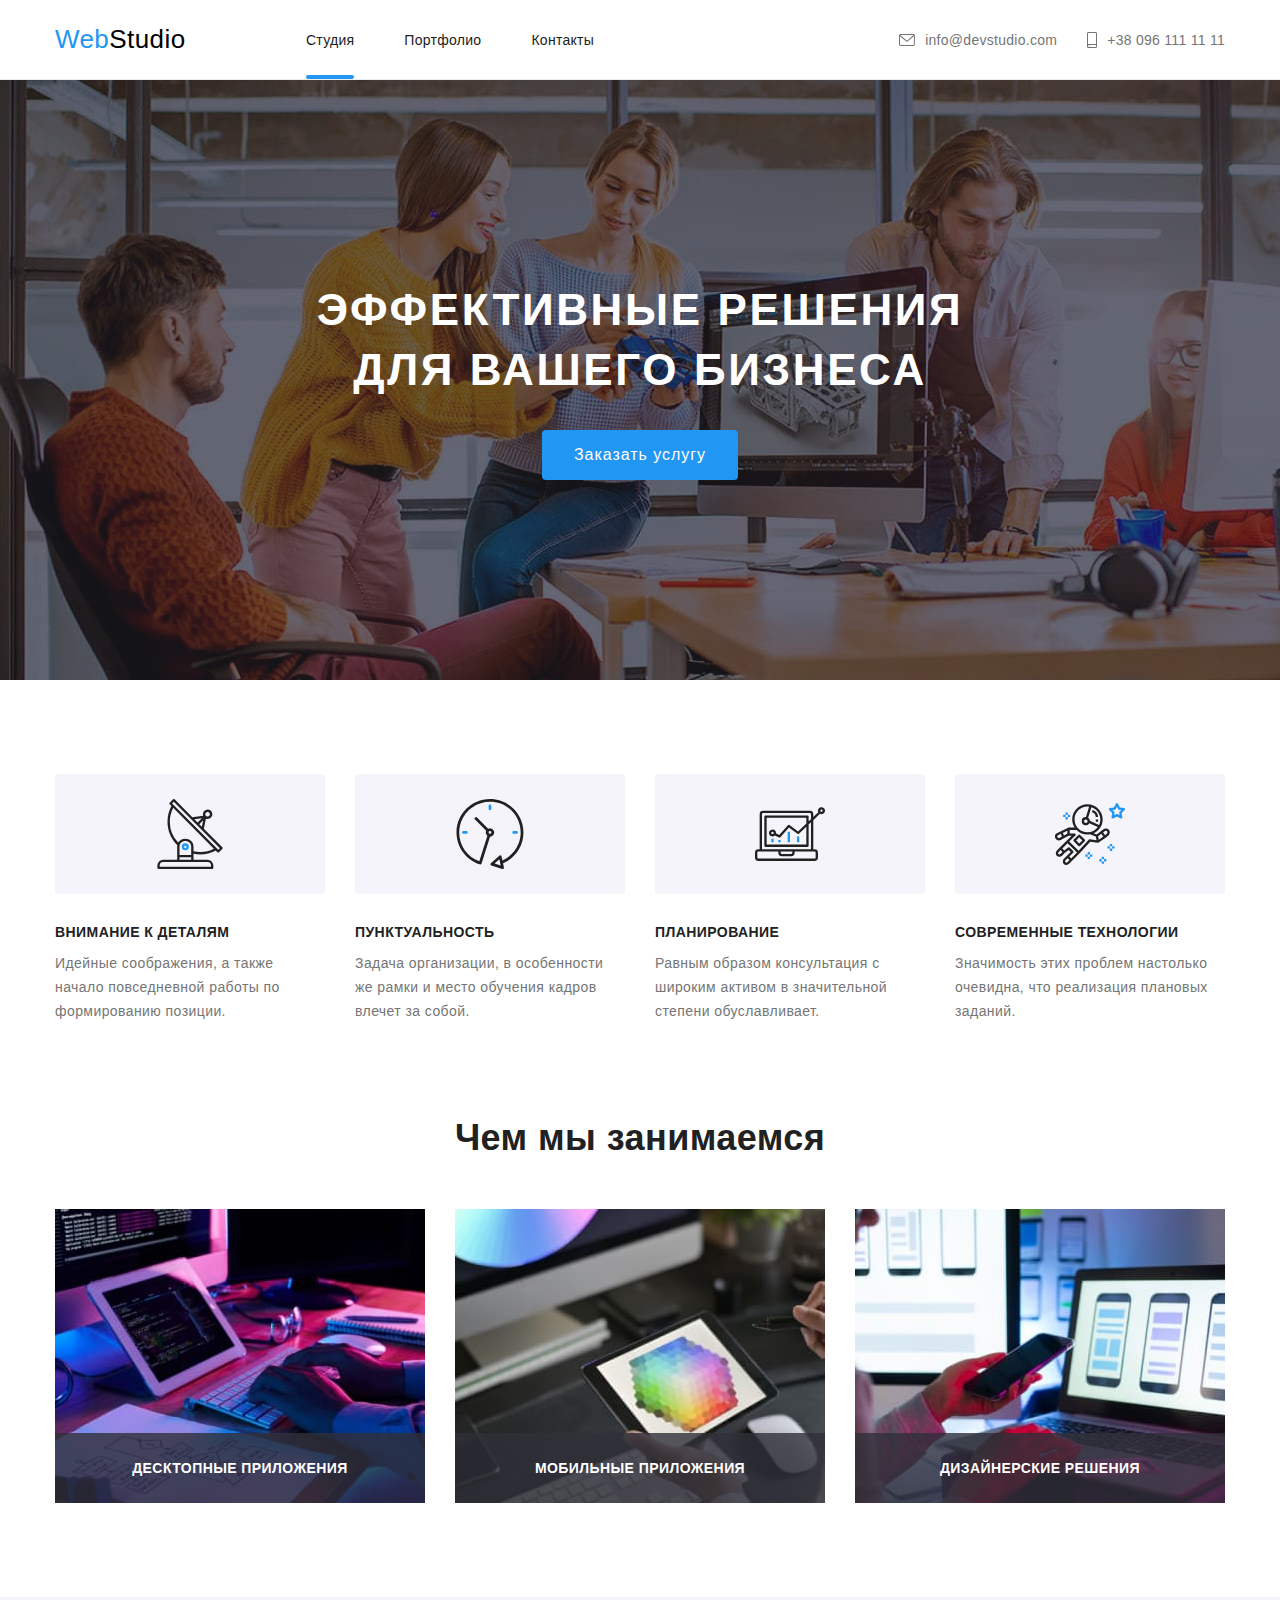
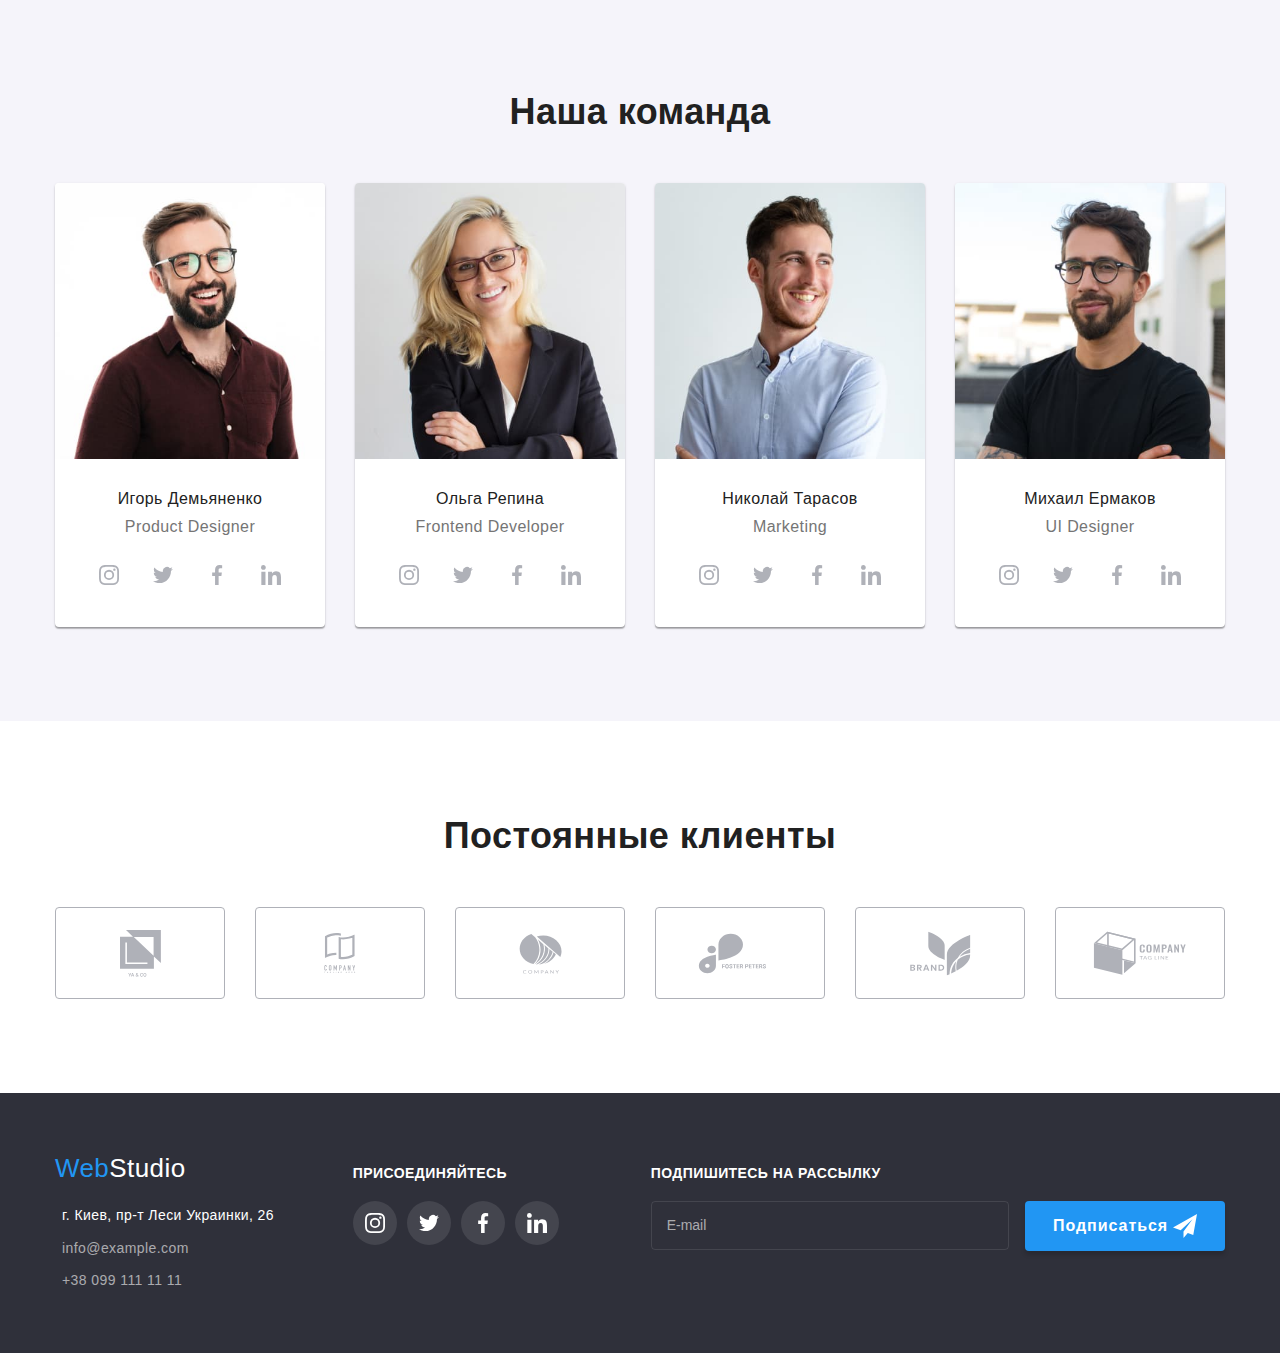
==== commit 9bdb5b56: "Add html" ====
--- a/index.html
+++ b/index.html
@@ -6,10 +6,11 @@
     <meta name="viewport" content="width=device-width, initial-scale=1.0">
     <title>Document</title>
     <link rel="stylesheet" href="https://cdnjs.cloudflare.com/ajax/libs/modern-normalize/1.0.0/modern-normalize.min.css" />
-    <link rel="preconnect" href="https://fonts.googleapis.com">
+    <link rel="stylesheet" href="./fonts/fonts.css">
+    <!-- <link rel="preconnect" href="https://fonts.googleapis.com">
     <link rel="preconnect" href="https://fonts.gstatic.com" crossorigin>
     <link href="https://fonts.googleapis.com/css2?family=Raleway:wght@700&family=Roboto:wght@400;500;700;900&display=swap"
-        rel="stylesheet">
+        rel="stylesheet"> -->
         <link rel="stylesheet" href="./css/main.css">
 </head>
 <body>
